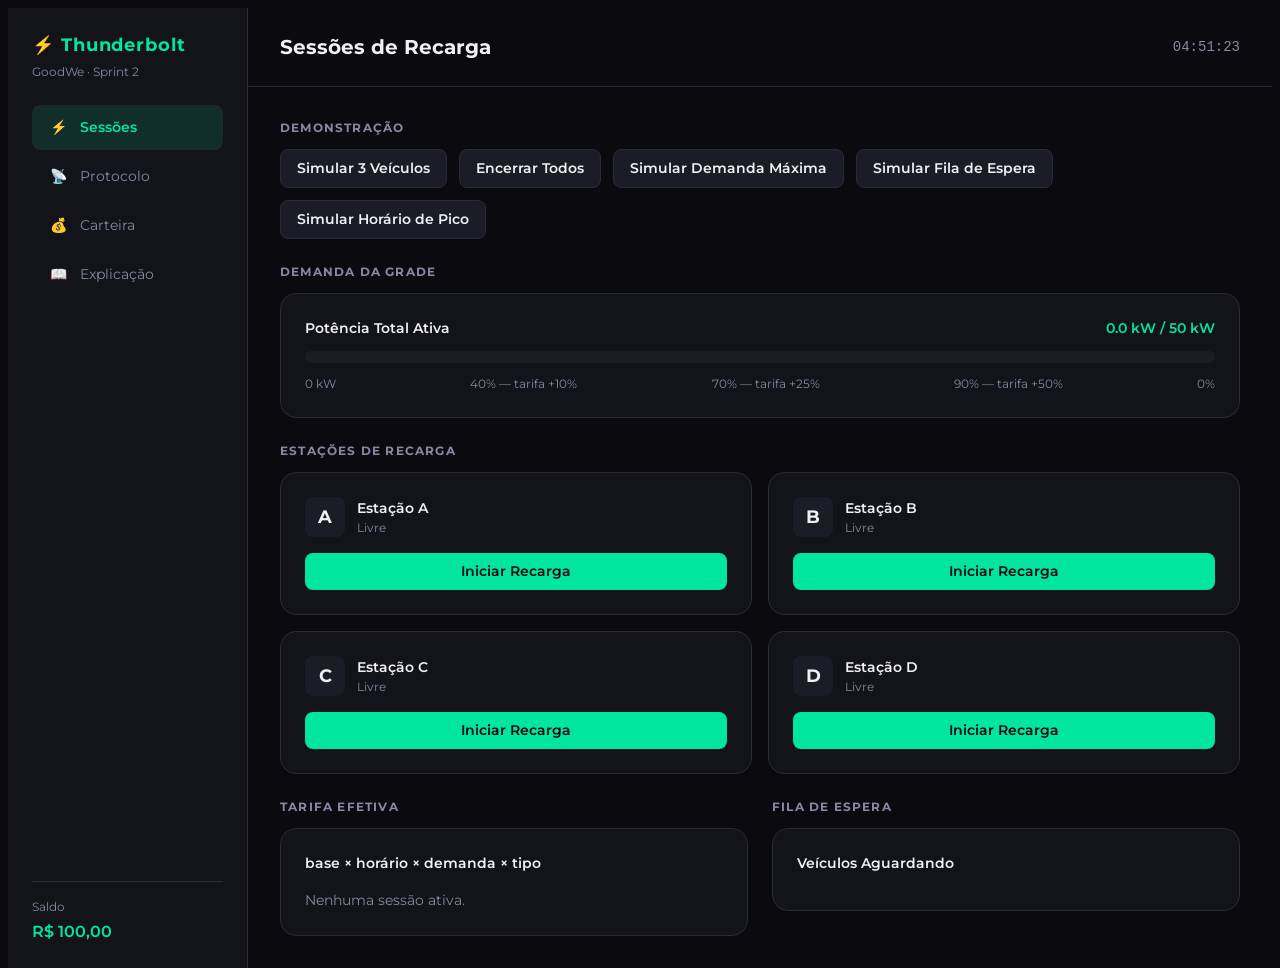
==== data-structures-and-algorithms/second-sprint/index.html @ 323328d9 "First commit" ====
<!DOCTYPE html>
<html lang="pt-BR">
<head>
  <meta charset="UTF-8">
  <meta name="viewport" content="width=device-width, initial-scale=1.0">
  <title>Thunderbolt · GoodWe — Sprint 2</title>
  <link rel="preconnect" href="https://fonts.googleapis.com">
  <link rel="preconnect" href="https://fonts.gstatic.com" crossorigin>
  <link href="https://fonts.googleapis.com/css2?family=Montserrat:wght@400;500;600;700&display=swap" rel="stylesheet">

  <!-- Base CSS -->
  <link rel="stylesheet" href="css/base/tokens.css">
  <link rel="stylesheet" href="css/base/reset.css">
  <link rel="stylesheet" href="css/base/animations.css">
  <link rel="stylesheet" href="css/base/buttons.css">
  <link rel="stylesheet" href="css/base/forms.css">

  <!-- Component CSS -->
  <link rel="stylesheet" href="components/sidebar/sidebar.css">
  <link rel="stylesheet" href="components/station-card/station-card.css">
  <link rel="stylesheet" href="components/demand-bar/demand-bar.css">
  <link rel="stylesheet" href="components/session-form/session-form.css">
  <link rel="stylesheet" href="components/tariff-breakdown/tariff-breakdown.css">
  <link rel="stylesheet" href="components/ocpp-log/ocpp-log.css">
  <link rel="stylesheet" href="components/modbus-table/modbus-table.css">
  <link rel="stylesheet" href="components/waiting-queue/waiting-queue.css">
  <link rel="stylesheet" href="components/wallet/wallet.css">
  <link rel="stylesheet" href="components/wallet/wallet-history.css">
  <link rel="stylesheet" href="components/explanation/explanation.css">
  <link rel="stylesheet" href="components/explanation/explanation-formula.css">
  <link rel="stylesheet" href="components/explanation/explanation-protocol.css">

  <style>
    .app-shell {
      display: flex;
      flex-direction: row;
      min-height: 100vh;
    }

    .main-content {
      display: flex;
      flex-direction: column;
      flex: 1;
      overflow-y: auto;
    }

    .main-header {
      display: flex;
      flex-direction: row;
      align-items: center;
      padding: var(--space-6) var(--space-8);
      border-bottom: 1px solid var(--color-border);
      gap: var(--space-4);
    }

    .main-header-title {
      font-size: var(--text-xl);
      font-weight: 700;
      flex: 1;
    }

    .main-header-time {
      font-size: var(--text-sm);
      color: var(--color-text-muted);
      font-family: monospace;
    }

    .section-content {
      display: flex;
      flex-direction: column;
      gap: var(--space-6);
      padding: var(--space-8);
      flex: 1;
    }

    .two-col {
      display: grid;
      grid-template-columns: 1fr 1fr;
      gap: var(--space-6);
      align-items: stretch;
    }

    .two-col > div {
      display: flex;
      flex-direction: column;
    }

    .three-col {
      display: grid;
      grid-template-columns: 1fr 1fr 1fr;
      gap: var(--space-6);
    }

    .section-label {
      font-size: var(--text-xs);
      font-weight: 700;
      letter-spacing: 0.1em;
      text-transform: uppercase;
      color: var(--color-text-muted);
    }

    .demo-controls {
      display: flex;
      flex-direction: row;
      gap: var(--space-3);
      flex-wrap: wrap;
    }
  </style>
</head>
<body>
  <div class="app-shell">

    <!-- Sidebar -->
    <aside class="sidebar">
      <div class="sidebar-brand">
        <span class="sidebar-brand-name">⚡ Thunderbolt</span>
        <span class="sidebar-brand-sub">GoodWe · Sprint 2</span>
      </div>

      <nav class="sidebar-nav">
        <a class="nav-item active" data-section="sessions" href="#">
          <span class="nav-item-icon">⚡</span>
          <span>Sessões</span>
        </a>
        <a class="nav-item" data-section="protocol" href="#">
          <span class="nav-item-icon">📡</span>
          <span>Protocolo</span>
        </a>
        <a class="nav-item" data-section="wallet" href="#">
          <span class="nav-item-icon">💰</span>
          <span>Carteira</span>
        </a>
        <a class="nav-item" data-section="explanation" href="#">
          <span class="nav-item-icon">📖</span>
          <span>Explicação</span>
        </a>
      </nav>

      <div class="sidebar-footer">
        <div class="sidebar-balance">
          <span class="sidebar-balance-label">Saldo</span>
          <span class="sidebar-balance-value" id="sidebar-balance">R$ 100,00</span>
        </div>
      </div>
    </aside>

    <!-- Main Content -->
    <div class="main-content">
      <header class="main-header">
        <span class="main-header-title" id="section-heading">Sessões de Recarga</span>
        <span class="main-header-time" id="clock">--:--:--</span>
      </header>

      <!-- Section: Sessões -->
      <div class="section active" id="section-sessions">
        <div class="section-content">

          <!-- Demo: simular veículos -->
          <div>
            <div class="section-label" style="padding-bottom: var(--space-3)">Demonstração</div>
            <div class="demo-controls">
              <button class="btn btn-secondary" onclick="demoStartAll()">Simular 3 Veículos</button>
              <button class="btn btn-secondary" onclick="demoStopAll()">Encerrar Todos</button>
              <button class="btn btn-secondary" onclick="demoMaxDemand()">Simular Demanda Máxima</button>
              <button class="btn btn-secondary" onclick="demoWaitingQueue()">Simular Fila de Espera</button>
              <button class="btn btn-secondary" id="btn-peak" onclick="demoTogglePeak()">Simular Horário de Pico</button>
            </div>
          </div>

          <!-- Demanda -->
          <div>
            <div class="section-label" style="padding-bottom: var(--space-3)">Demanda da Grade</div>
            <div class="demand-bar-widget">
              <div class="demand-bar-header">
                <span class="demand-bar-title">Potência Total Ativa</span>
                <span class="demand-bar-values" id="demand-bar-values">0 kW / 50 kW</span>
              </div>
              <div class="demand-bar-track">
                <div class="demand-bar-fill" id="demand-bar-fill" style="width:0%"></div>
              </div>
              <div class="demand-bar-legend">
                <span>0 kW</span>
                <span>40% — tarifa +10%</span>
                <span>70% — tarifa +25%</span>
                <span>90% — tarifa +50%</span>
                <span id="demand-bar-ratio">0%</span>
              </div>
            </div>
          </div>

          <!-- Grid de estações -->
          <div>
            <div class="section-label" style="padding-bottom: var(--space-3)">Estações de Recarga</div>
            <div class="stations-grid" id="stations-grid"></div>
          </div>

          <!-- Tarifa + Fila de Espera -->
          <div class="two-col">
            <div>
              <div class="section-label" style="padding-bottom: var(--space-3)">Tarifa Efetiva</div>
              <div class="tariff-breakdown-widget">
                <div class="tariff-breakdown-title">base × horário × demanda × tipo</div>
                <div id="tariff-breakdown-list"></div>
              </div>
            </div>
            <div>
              <div class="section-label" style="padding-bottom: var(--space-3)">Fila de Espera</div>
              <div class="waiting-queue-widget">
                <div class="waiting-queue-header">
                  <span class="waiting-queue-title">Veículos Aguardando</span>
                  <span class="queue-badge hidden" id="queue-badge">0</span>
                </div>
                <div class="waiting-queue-list" id="waiting-queue-list"></div>
              </div>
            </div>
          </div>

        </div>
      </div>

      <!-- Section: Protocolo -->
      <div class="section" id="section-protocol">
        <div class="section-content">
          <div class="two-col">
            <div>
              <div class="section-label" style="padding-bottom: var(--space-3)">Log OCPP</div>
              <div class="ocpp-log-widget">
                <div class="ocpp-log-header">
                  <span class="ocpp-log-title">Mensagens OCPP 1.6</span>
                  <span class="ocpp-log-count" id="ocpp-log-count">0 msgs</span>
                </div>
                <div class="ocpp-log-list" id="ocpp-log-list"></div>
              </div>
            </div>
            <div>
              <div class="section-label" style="padding-bottom: var(--space-3)">Registros MODBUS</div>
              <div class="modbus-table-widget">
                <div class="modbus-table-title">Holding Registers</div>
                <div class="modbus-table" id="modbus-table"></div>
              </div>
            </div>
          </div>
        </div>
      </div>

      <!-- Section: Carteira -->
      <div class="section" id="section-wallet">
        <div class="section-content">
          <div class="wallet-widget">
            <div class="wallet-balance-card">
              <span class="wallet-balance-label">Saldo disponível</span>
              <span class="wallet-balance-amount" id="wallet-balance">R$ 100,00</span>
              <div class="wallet-actions">
                <button class="btn btn-primary" id="btn-add-funds">+ Adicionar Saldo</button>
                <div class="wallet-add-form hidden" id="wallet-add-form">
                  <input class="form-input" id="wallet-add-amount" type="number" placeholder="Valor (R$)" min="1" step="10">
                  <button class="btn btn-primary" id="btn-confirm-add">Confirmar</button>
                  <button class="btn btn-secondary" id="btn-cancel-add">Cancelar</button>
                </div>
              </div>
            </div>

            <div class="wallet-history-card">
              <span class="wallet-history-title">Histórico de Transações</span>
              <div class="wallet-tx-list" id="wallet-tx-list"></div>
            </div>
          </div>
        </div>
      </div>

      <!-- Section: Explicação -->
      <div class="section" id="section-explanation">
        <div class="section-content">

          <div class="expl-grid">

            <!-- Bloco 1: O que é uma sessão -->
            <div class="expl-card">
              <div class="expl-card-icon">⚡</div>
              <div class="expl-card-title">O que é uma Sessão de Recarga</div>
              <div class="expl-card-body">
                <p class="expl-p">Uma sessão representa o ciclo completo de recarga de um veículo elétrico em uma estação. Ela registra potência alocada, energia entregue, custo e duração.</p>
                <div class="expl-fields">
                  <div class="expl-field"><span class="expl-field-key">Estação</span><span class="expl-field-val">A, B, C ou D</span></div>
                  <div class="expl-field"><span class="expl-field-key">Veículo</span><span class="expl-field-val">ID + capacidade da bateria (kWh)</span></div>
                  <div class="expl-field"><span class="expl-field-key">Plano</span><span class="expl-field-val">Básico 3,7 kW / Plus 7,4 kW / Ultra 22 kW</span></div>
                  <div class="expl-field"><span class="expl-field-key">Status</span><span class="expl-field-val">charging → done (ou queued)</span></div>
                  <div class="expl-field"><span class="expl-field-key">Estrutura DSA</span><span class="expl-field-val">Map&lt;stationId, SessionObject&gt;</span></div>
                </div>
              </div>
            </div>

            <!-- Bloco 2: Controle de demanda -->
            <div class="expl-card">
              <div class="expl-card-icon">🔋</div>
              <div class="expl-card-title">Controle de Demanda e Throttling</div>
              <div class="expl-card-body">
                <p class="expl-p">A grade suporta no máximo <strong>50 kW</strong>. Quando a soma das potências ultrapassa esse limite, todas as sessões são proporcionalmente reduzidas (throttling).</p>
                <div class="expl-demand-example">
                  <div class="expl-demand-row">
                    <span class="expl-demand-label">4 × Ultra (22 kW) = 88 kW solicitados</span>
                    <span class="expl-demand-badge over">Excede</span>
                  </div>
                  <div class="expl-bar-track">
                    <div class="expl-bar-fill danger" style="width:100%"></div>
                  </div>
                  <div class="expl-demand-row">
                    <span class="expl-demand-label">Fator: 50 / 88 = 0,568 → cada estação recebe 12,5 kW</span>
                    <span class="expl-demand-badge ok">Throttled</span>
                  </div>
                  <div class="expl-bar-track">
                    <div class="expl-bar-fill ok" style="width:57%"></div>
                  </div>
                </div>
                <div class="expl-fields" style="padding-top:var(--space-3)">
                  <div class="expl-field"><span class="expl-field-key">Estrutura DSA</span><span class="expl-field-val">Queue (FIFO) para fila de espera</span></div>
                  <div class="expl-field"><span class="expl-field-key">Algoritmo</span><span class="expl-field-val">Distribuição proporcional</span></div>
                </div>
              </div>
            </div>

            <!-- Bloco 3: Tarifação -->
            <div class="expl-card expl-card--wide">
              <div class="expl-card-icon">💰</div>
              <div class="expl-card-title">Como a Tarifa é Calculada</div>
              <div class="expl-card-body">
                <p class="expl-p">O preço efetivo por kWh combina quatro fatores multiplicativos. Exemplo com Plano Plus, horário de pico, demanda alta (75%) e usuário Premium:</p>
                <div class="expl-formula">
                  <div class="expl-factor">
                    <span class="expl-factor-val">R$ 1,10</span>
                    <span class="expl-factor-lbl">base (Plus)</span>
                  </div>
                  <span class="expl-sep">×</span>
                  <div class="expl-factor">
                    <span class="expl-factor-val">1,30</span>
                    <span class="expl-factor-lbl">pico (18–22h)</span>
                  </div>
                  <span class="expl-sep">×</span>
                  <div class="expl-factor">
                    <span class="expl-factor-val">1,25</span>
                    <span class="expl-factor-lbl">demanda 75%</span>
                  </div>
                  <span class="expl-sep">×</span>
                  <div class="expl-factor">
                    <span class="expl-factor-val">0,85</span>
                    <span class="expl-factor-lbl">premium −15%</span>
                  </div>
                  <span class="expl-sep">=</span>
                  <div class="expl-factor expl-factor--result">
                    <span class="expl-factor-val">R$ 1,52</span>
                    <span class="expl-factor-lbl">efetivo /kWh</span>
                  </div>
                </div>
                <div class="expl-tariff-table">
                  <div class="expl-tariff-row header">
                    <span>Faixa</span><span>Horário</span><span>Multiplicador</span>
                  </div>
                  <div class="expl-tariff-row"><span>Madrugada</span><span>00h–06h</span><span class="accent">× 0,70</span></div>
                  <div class="expl-tariff-row"><span>Diurno</span><span>06h–18h</span><span>× 1,00</span></div>
                  <div class="expl-tariff-row"><span>Pico</span><span>18h–22h</span><span class="warn">× 1,30</span></div>
                </div>
                <div class="expl-fields" style="padding-top:var(--space-3)">
                  <div class="expl-field"><span class="expl-field-key">Estrutura DSA</span><span class="expl-field-val">Lookup table (array de regras com busca linear)</span></div>
                </div>
              </div>
            </div>

            <!-- Bloco 4: OCPP e MODBUS -->
            <div class="expl-card expl-card--wide">
              <div class="expl-card-icon">📡</div>
              <div class="expl-card-title">Protocolos OCPP 1.6 e MODBUS</div>
              <div class="expl-card-body">
                <div class="expl-two-col">
                  <div>
                    <div class="expl-proto-label">OCPP 1.6 — mensagens JSON em array</div>
                    <p class="expl-p">Cada mensagem é um frame <code>[tipo, id, ação, payload]</code>. Tipo 2 = Call (envio), Tipo 3 = CallResult (resposta).</p>
                    <div class="expl-code">
                      <div class="expl-code-line send">→ [2, "msg_001", "StartTransaction",</div>
                      <div class="expl-code-line send">&nbsp;&nbsp;{"connectorId":"A","idTag":"usr_1","meterStart":0}]</div>
                      <div class="expl-code-line recv">← [3, "msg_001",</div>
                      <div class="expl-code-line recv">&nbsp;&nbsp;{"transactionId":4521,"idTagInfo":{"status":"Accepted"}}]</div>
                    </div>
                    <div class="expl-fields" style="padding-top:var(--space-3)">
                      <div class="expl-field"><span class="expl-field-key">Estrutura DSA</span><span class="expl-field-val">Queue (fila de frames pendentes)</span></div>
                    </div>
                  </div>
                  <div>
                    <div class="expl-proto-label">MODBUS — Holding Registers</div>
                    <p class="expl-p">Registros de 16 bits endereçados por código. O valor bruto é multiplicado pelo fator de escala para obter a grandeza física.</p>
                    <div class="expl-modbus-table">
                      <div class="expl-modbus-row header">
                        <span>Addr</span><span>Grandeza</span><span>Raw</span><span>Real</span>
                      </div>
                      <div class="expl-modbus-row">
                        <span class="mono">0x0001</span><span>Tensão</span><span class="mono">2239</span><span class="accent">223,9 V</span>
                      </div>
                      <div class="expl-modbus-row">
                        <span class="mono">0x0002</span><span>Corrente</span><span class="mono">336</span><span class="accent">33,6 A</span>
                      </div>
                      <div class="expl-modbus-row">
                        <span class="mono">0x0003</span><span>Potência</span><span class="mono">7400</span><span class="accent">7400 W</span>
                      </div>
                      <div class="expl-modbus-row">
                        <span class="mono">0x0005</span><span>Temperatura</span><span class="mono">421</span><span class="accent">42,1 °C</span>
                      </div>
                    </div>
                    <div class="expl-fields" style="padding-top:var(--space-3)">
                      <div class="expl-field"><span class="expl-field-key">Estrutura DSA</span><span class="expl-field-val">Objeto registro com endereço, fator, unidade</span></div>
                    </div>
                  </div>
                </div>
              </div>
            </div>

          </div>
        </div>
      </div>

    </div>
  </div>

  <!-- Modal: Configuração de Sessão -->
  <div class="modal-backdrop" id="session-modal">
    <div class="modal">
      <div>
        <div class="modal-title">Iniciar Recarga</div>
        <div class="modal-subtitle" id="session-modal-title">Estação —</div>
      </div>
      <div class="form-group">
        <label class="form-label">ID do Veículo</label>
        <input class="form-input" id="sf-vehicle-id" type="text" placeholder="ex: VH-01">
      </div>
      <div class="form-row">
        <div class="form-group">
          <label class="form-label">Tipo de Usuário</label>
          <select class="form-select" id="sf-user-type">
            <option value="standard">Padrão</option>
            <option value="premium">Premium (−15%)</option>
          </select>
        </div>
        <div class="form-group">
          <label class="form-label">Plano</label>
          <select class="form-select" id="sf-plan"></select>
        </div>
      </div>
      <div class="form-row">
        <div class="form-group">
          <label class="form-label">Capacidade (kWh)</label>
          <input class="form-input" id="sf-capacity" type="number" value="75" min="10" max="200">
        </div>
        <div class="form-group">
          <label class="form-label">
            Carga Inicial
            <span id="sf-initial-value" style="color:var(--color-accent);margin-left:var(--space-2)">20%</span>
          </label>
          <input class="form-input" id="sf-initial" type="range" min="0" max="95" value="20">
        </div>
      </div>
      <div class="form-error" id="session-form-error"></div>
      <div class="modal-actions">
        <button class="btn btn-primary" id="btn-session-confirm">Iniciar</button>
        <button class="btn btn-secondary" id="btn-session-cancel">Cancelar</button>
      </div>
    </div>
  </div>

  <!-- Core JS -->
  <script src="js/core/constants.js"></script>
  <script src="js/core/helpers.js"></script>
  <script src="js/core/queue.js"></script>
  <script src="js/core/tariff.js"></script>
  <script src="js/core/ocpp.js"></script>
  <script src="js/core/modbus.js"></script>
  <script src="js/core/session-manager.js"></script>
  <script src="js/core/session-ops.js"></script>
  <script src="js/core/state.js"></script>

  <!-- Component JS -->
  <script src="components/sidebar/sidebar.js"></script>
  <script src="components/station-card/station-card-build.js"></script>
  <script src="components/station-card/station-card.js"></script>
  <script src="components/demand-bar/demand-bar.js"></script>
  <script src="components/session-form/session-form.js"></script>
  <script src="components/tariff-breakdown/tariff-breakdown-build.js"></script>
  <script src="components/tariff-breakdown/tariff-breakdown.js"></script>
  <script src="components/ocpp-log/ocpp-log.js"></script>
  <script src="components/modbus-table/modbus-table.js"></script>
  <script src="components/waiting-queue/waiting-queue.js"></script>
  <script src="components/wallet/wallet.js"></script>
  <script src="components/explanation/explanation.js"></script>

  <script>
    function renderAll() {
      renderStationCards();
      renderDemandBar();
      renderTariffBreakdown();
      renderWaitingQueue();
      renderModbusTable();
      renderWallet();
      // renderOcppLog is driven by ocppBus._log() on each new message
    }

    // Demo: start 3 vehicles
    function demoStartAll() {
      const demos = [
        { stationId: "A", vehicleId: "VH-01", userId: "user_demo1", userType: "premium",  planId: "ultra",  batteryCapacity: 75,  initialPct: 10 },
        { stationId: "B", vehicleId: "VH-02", userId: "user_demo2", userType: "standard", planId: "plus",   batteryCapacity: 60,  initialPct: 30 },
        { stationId: "C", vehicleId: "VH-03", userId: "user_demo3", userType: "standard", planId: "basic",  batteryCapacity: 40,  initialPct: 55 },
      ];
      demos.forEach(cfg => {
        if (!activeSessions.has(cfg.stationId)) startSession(cfg.stationId, cfg);
      });
      renderAll();
    }

    function demoStopAll() {
      STATION_IDS.forEach(id => { if (activeSessions.has(id)) stopSession(id); });
      tickMultiplier = 1;
      renderAll();
    }

    function demoMaxDemand() {
      const configs = [
        { stationId: "A", vehicleId: "VH-MAX1", userId: "user_m1", userType: "standard", planId: "ultra", batteryCapacity: 100, initialPct: 0 },
        { stationId: "B", vehicleId: "VH-MAX2", userId: "user_m2", userType: "standard", planId: "ultra", batteryCapacity: 100, initialPct: 0 },
        { stationId: "C", vehicleId: "VH-MAX3", userId: "user_m3", userType: "standard", planId: "ultra", batteryCapacity: 100, initialPct: 0 },
        { stationId: "D", vehicleId: "VH-MAX4", userId: "user_m4", userType: "standard", planId: "ultra", batteryCapacity: 100, initialPct: 0 },
      ];
      configs.forEach(cfg => { if (!activeSessions.has(cfg.stationId)) startSession(cfg.stationId, cfg); });
      renderAll();
    }

    function demoTogglePeak() {
      simulatedHour = simulatedHour === null ? 20 : null;
      const btn = document.getElementById("btn-peak");
      if (btn) btn.textContent = simulatedHour !== null ? "⚡ Pico ATIVO (20h) — desativar" : "Simular Horário de Pico";
      renderAll();
    }

    function demoWaitingQueue() {
      const configs = [
        { stationId: "A", vehicleId: "VH-Q1", userId: "user_q1", userType: "premium",  planId: "plus",  batteryCapacity: 50, initialPct: 40 },
        { stationId: "B", vehicleId: "VH-Q2", userId: "user_q2", userType: "standard", planId: "basic", batteryCapacity: 40, initialPct: 50 },
        { stationId: "C", vehicleId: "VH-Q3", userId: "user_q3", userType: "standard", planId: "plus",  batteryCapacity: 60, initialPct: 60 },
        { stationId: "D", vehicleId: "VH-Q4", userId: "user_q4", userType: "premium",  planId: "ultra", batteryCapacity: 30, initialPct: 70 },
      ];
      configs.forEach(cfg => { if (!activeSessions.has(cfg.stationId)) startSession(cfg.stationId, cfg); });
      if (!waitingQueue.items.find(i => i.vehicleId === "VH-Q5")) {
        waitingQueue.enqueue({ vehicleId: "VH-Q5", userId: "user_q5", userType: "standard", planId: "basic", batteryCapacity: 45, initialPct: 30 });
      }
      tickMultiplier = 5;
      renderAll();
    }

    // Clock
    function updateClock() {
      const el = document.getElementById("clock");
      if (el) el.textContent = formatTime(new Date());
    }

    // Section heading update
    const sectionHeadings = {
      sessions:    "Sessões de Recarga",
      protocol:    "Protocolo OCPP / MODBUS",
      wallet:      "Carteira",
      explanation: "Explicação — Conceitos e Estruturas de Dados",
    };

    document.querySelectorAll(".nav-item").forEach(item => {
      item.addEventListener("click", () => {
        const heading = document.getElementById("section-heading");
        if (heading) heading.textContent = sectionHeadings[item.dataset.section] || "";
      });
    });

    // Init
    initSidebar();
    initSessionForm();
    initWallet();
    renderAll();
    updateClock();
    setInterval(updateClock, 1000);
  </script>
</body>
</html>
---- data-structures-and-algorithms/second-sprint/css/base/tokens.css ----
:root {
  --space-1:  0.25rem;
  --space-2:  0.5rem;
  --space-3:  0.75rem;
  --space-4:  1rem;
  --space-6:  1.5rem;
  --space-8:  2rem;
  --space-12: 3rem;
  --space-16: 4rem;

  --text-xs:   0.75em;
  --text-sm:   0.875em;
  --text-base: 1em;
  --text-lg:   1.125em;
  --text-xl:   1.25em;
  --text-2xl:  1.5em;
  --text-3xl:  2em;
  --text-4xl:  2.5em;

  --radius-sm:   0.25rem;
  --radius-md:   0.5rem;
  --radius-lg:   1rem;
  --radius-full: 9999rem;

  --color-bg:         #0a0a0f;
  --color-surface:    #13131a;
  --color-surface-2:  #1c1c26;
  --color-border:     #2a2a38;
  --color-accent:     #00e5a0;
  --color-accent-dim: #00e5a020;
  --color-text:       #f0f0f5;
  --color-text-muted: #8888a0;
  --color-warning:    #f5a623;
  --color-danger:     #ff4d6d;
  --color-success:    #00e5a0;

  --sidebar-w: 15rem;
}
---- data-structures-and-algorithms/second-sprint/css/base/animations.css ----
@keyframes fadeIn {
  from { opacity: 0; transform: translateY(0.5rem); }
  to   { opacity: 1; transform: translateY(0); }
}

@keyframes pulse {
  0%, 100% { opacity: 1; }
  50%       { opacity: 0.5; }
}

@keyframes slideIn {
  from { opacity: 0; transform: translateX(-0.5rem); }
  to   { opacity: 1; transform: translateX(0); }
}

@keyframes logEntry {
  from { opacity: 0; background: var(--color-accent-dim); }
  to   { opacity: 1; background: transparent; }
}

.section {
  display: none;
  animation: fadeIn 0.2s ease;
}

.section.active {
  display: flex;
  flex-direction: column;
}
---- data-structures-and-algorithms/second-sprint/css/base/buttons.css ----
.btn {
  display: flex;
  align-items: center;
  justify-content: center;
  padding: var(--space-2) var(--space-4);
  border-radius: var(--radius-md);
  font-size: var(--text-sm);
  font-weight: 600;
  transition: opacity 0.15s;
}

.btn:hover { opacity: 0.85; }

.btn-primary {
  background: var(--color-accent);
  color: var(--color-bg);
  flex: 1;
}

.btn-danger {
  background: var(--color-danger);
  color: var(--color-text);
  flex: 1;
}

.btn-secondary {
  background: var(--color-surface-2);
  color: var(--color-text);
  border: 1px solid var(--color-border);
}
---- data-structures-and-algorithms/second-sprint/css/base/forms.css ----
.form-group {
  display: flex;
  flex-direction: column;
  gap: var(--space-2);
}

.form-label {
  font-size: var(--text-sm);
  font-weight: 600;
  color: var(--color-text-muted);
}

.form-input {
  padding: var(--space-3) var(--space-4);
  background: var(--color-surface-2);
  border: 1px solid var(--color-border);
  border-radius: var(--radius-md);
  font-size: var(--text-sm);
  color: var(--color-text);
  transition: border-color 0.15s;
}

.form-input:focus {
  border-color: var(--color-accent);
}

.form-select {
  padding: var(--space-3) var(--space-4);
  background: var(--color-surface-2);
  border: 1px solid var(--color-border);
  border-radius: var(--radius-md);
  font-size: var(--text-sm);
  color: var(--color-text);
}

.form-select option {
  background: var(--color-surface);
}

.form-row {
  display: flex;
  flex-direction: row;
  gap: var(--space-3);
}

.form-row .form-group {
  flex: 1;
}

.form-error {
  font-size: var(--text-xs);
  color: var(--color-danger);
}

.hidden {
  display: none !important;
}
---- data-structures-and-algorithms/second-sprint/components/sidebar/sidebar.css ----
.sidebar {
  display: flex;
  flex-direction: column;
  width: var(--sidebar-w);
  min-height: 100vh;
  background: var(--color-surface);
  border-right: 1px solid var(--color-border);
  padding: var(--space-6);
  gap: var(--space-6);
  flex-shrink: 0;
}

.sidebar-brand {
  display: flex;
  flex-direction: column;
  gap: var(--space-1);
}

.sidebar-brand-name {
  font-size: var(--text-lg);
  font-weight: 700;
  color: var(--color-accent);
  letter-spacing: 0.05em;
}

.sidebar-brand-sub {
  font-size: var(--text-xs);
  color: var(--color-text-muted);
}

.sidebar-nav {
  display: flex;
  flex-direction: column;
  gap: var(--space-1);
  flex: 1;
}

.nav-item {
  display: flex;
  flex-direction: row;
  align-items: center;
  gap: var(--space-3);
  padding: var(--space-3) var(--space-4);
  border-radius: var(--radius-md);
  font-size: var(--text-sm);
  color: var(--color-text-muted);
  cursor: pointer;
  transition: background 0.15s, color 0.15s;
}

.nav-item:hover {
  background: var(--color-surface-2);
  color: var(--color-text);
}

.nav-item.active {
  background: var(--color-accent-dim);
  color: var(--color-accent);
  font-weight: 600;
}

.nav-item-icon {
  font-size: var(--text-base);
  width: 1.25rem;
  text-align: center;
}

.sidebar-footer {
  display: flex;
  flex-direction: column;
  gap: var(--space-2);
  padding-top: var(--space-4);
  border-top: 1px solid var(--color-border);
}

.sidebar-balance {
  display: flex;
  flex-direction: column;
  gap: var(--space-1);
}

.sidebar-balance-label {
  font-size: var(--text-xs);
  color: var(--color-text-muted);
}

.sidebar-balance-value {
  font-size: var(--text-base);
  font-weight: 600;
  color: var(--color-accent);
}
---- data-structures-and-algorithms/second-sprint/components/station-card/station-card.css ----
.stations-grid {
  display: grid;
  grid-template-columns: repeat(2, 1fr);
  gap: var(--space-4);
}

.station-card {
  display: flex;
  flex-direction: column;
  gap: var(--space-4);
  padding: var(--space-6);
  background: var(--color-surface);
  border: 1px solid var(--color-border);
  border-radius: var(--radius-lg);
  transition: border-color 0.2s;
}

.station-card.charging { border-color: var(--color-accent); }
.station-card.queued   { border-color: var(--color-warning); }

.station-card-header {
  display: flex;
  flex-direction: row;
  align-items: center;
  gap: var(--space-3);
}

.station-id {
  display: flex;
  align-items: center;
  justify-content: center;
  width: 2.5rem;
  height: 2.5rem;
  border-radius: var(--radius-md);
  background: var(--color-surface-2);
  font-size: var(--text-lg);
  font-weight: 700;
  color: var(--color-text);
}

.station-card.charging .station-id {
  background: var(--color-accent-dim);
  color: var(--color-accent);
}

.station-card-title {
  display: flex;
  flex-direction: column;
  flex: 1;
}

.station-name   { font-size: var(--text-sm); font-weight: 600; }

.station-status-badge { font-size: var(--text-xs); color: var(--color-text-muted); }
.station-card.charging .station-status-badge { color: var(--color-accent); }
.station-card.queued   .station-status-badge { color: var(--color-warning); }

.station-card-body {
  display: flex;
  flex-direction: column;
  gap: var(--space-3);
}

.station-stat-row {
  display: flex;
  flex-direction: row;
  justify-content: space-between;
  font-size: var(--text-xs);
}

.station-stat-label { color: var(--color-text-muted); }
.station-stat-value { font-weight: 600; }

.station-battery-bar-track {
  background: var(--color-surface-2);
  border-radius: var(--radius-full);
  height: 0.375rem;
  overflow: hidden;
}

.station-battery-bar-fill {
  height: 100%;
  border-radius: var(--radius-full);
  background: var(--color-accent);
  transition: width 0.5s ease;
}

.station-card-actions {
  display: flex;
  flex-direction: row;
  gap: var(--space-2);
}
---- data-structures-and-algorithms/second-sprint/components/demand-bar/demand-bar.css ----
.demand-bar-widget {
  display: flex;
  flex-direction: column;
  gap: var(--space-3);
  padding: var(--space-6);
  background: var(--color-surface);
  border: 1px solid var(--color-border);
  border-radius: var(--radius-lg);
}

.demand-bar-header {
  display: flex;
  flex-direction: row;
  justify-content: space-between;
  align-items: center;
}

.demand-bar-title {
  font-size: var(--text-sm);
  font-weight: 600;
}

.demand-bar-values {
  font-size: var(--text-sm);
  font-weight: 600;
  color: var(--color-accent);
}

.demand-bar-track {
  background: var(--color-surface-2);
  border-radius: var(--radius-full);
  height: 0.75rem;
  overflow: hidden;
}

.demand-bar-fill {
  height: 100%;
  border-radius: var(--radius-full);
  background: var(--color-accent);
  transition: width 0.5s ease, background 0.3s;
}

.demand-bar-fill.warning {
  background: var(--color-warning);
}

.demand-bar-fill.danger {
  background: var(--color-danger);
}

.demand-bar-legend {
  display: flex;
  flex-direction: row;
  justify-content: space-between;
  font-size: var(--text-xs);
  color: var(--color-text-muted);
}

.demand-threshold-label {
  display: flex;
  flex-direction: column;
  align-items: center;
}
---- data-structures-and-algorithms/second-sprint/components/session-form/session-form.css ----
.modal-backdrop {
  display: none;
  position: fixed;
  inset: 0;
  background: rgba(0,0,0,0.7);
  align-items: center;
  justify-content: center;
  z-index: 100;
}

.modal-backdrop.open {
  display: flex;
}

.modal {
  display: flex;
  flex-direction: column;
  gap: var(--space-6);
  padding: var(--space-8);
  background: var(--color-surface);
  border: 1px solid var(--color-border);
  border-radius: var(--radius-lg);
  width: 28rem;
  animation: fadeIn 0.2s ease;
}

.modal-title {
  font-size: var(--text-xl);
  font-weight: 700;
}

.modal-subtitle {
  font-size: var(--text-sm);
  color: var(--color-text-muted);
}

.modal-actions {
  display: flex;
  flex-direction: row;
  gap: var(--space-3);
}
---- data-structures-and-algorithms/second-sprint/components/tariff-breakdown/tariff-breakdown.css ----
.tariff-breakdown-widget {
  display: flex;
  flex-direction: column;
  gap: var(--space-4);
  padding: var(--space-6);
  background: var(--color-surface);
  border: 1px solid var(--color-border);
  border-radius: var(--radius-lg);
}

.tariff-breakdown-title {
  font-size: var(--text-sm);
  font-weight: 600;
}

.tariff-empty {
  font-size: var(--text-sm);
  color: var(--color-text-muted);
}

.tariff-session-block {
  display: flex;
  flex-direction: column;
  gap: var(--space-2);
  padding: var(--space-3);
  background: var(--color-surface-2);
  border-radius: var(--radius-md);
  animation: fadeIn 0.2s ease;
}

.tariff-session-id {
  font-size: var(--text-xs);
  font-weight: 600;
  color: var(--color-accent);
}

.tariff-formula {
  display: flex;
  flex-direction: row;
  align-items: center;
  flex-wrap: wrap;
  gap: var(--space-1);
  font-size: var(--text-xs);
}

.tariff-factor {
  display: flex;
  flex-direction: column;
  align-items: center;
  gap: 0.125rem;
}

.tariff-factor-value {
  font-weight: 700;
  color: var(--color-text);
}

.tariff-factor-label {
  color: var(--color-text-muted);
}

.tariff-sep {
  color: var(--color-text-muted);
  font-weight: 600;
}

.tariff-effective {
  display: flex;
  flex-direction: row;
  justify-content: space-between;
  font-size: var(--text-xs);
  padding-top: var(--space-1);
  border-top: 1px solid var(--color-border);
}

.tariff-effective-label {
  color: var(--color-text-muted);
}

.tariff-effective-value {
  font-weight: 700;
  color: var(--color-accent);
}

#tariff-breakdown-list {
  display: flex;
  flex-direction: column;
  gap: var(--space-3);
  max-height: 20rem;
  overflow-y: auto;
}
---- data-structures-and-algorithms/second-sprint/components/ocpp-log/ocpp-log.css ----
.ocpp-log-widget {
  display: flex;
  flex-direction: column;
  gap: var(--space-3);
  padding: var(--space-6);
  background: var(--color-surface);
  border: 1px solid var(--color-border);
  border-radius: var(--radius-lg);
  flex: 1;
}

.ocpp-log-header {
  display: flex;
  flex-direction: row;
  justify-content: space-between;
  align-items: center;
}

.ocpp-log-title {
  font-size: var(--text-sm);
  font-weight: 600;
}

.ocpp-log-count {
  font-size: var(--text-xs);
  color: var(--color-text-muted);
}

.ocpp-log-list {
  display: flex;
  flex-direction: column;
  gap: var(--space-1);
  flex: 1;
  min-height: 0;
  overflow-y: auto;
}

.ocpp-log-entry {
  display: flex;
  flex-direction: column;
  gap: 0.125rem;
  padding: var(--space-2) var(--space-3);
  border-radius: var(--radius-sm);
  font-size: var(--text-xs);
  animation: logEntry 0.3s ease;
  border-left: 2px solid transparent;
}

.ocpp-log-entry.send {
  border-left-color: var(--color-accent);
}

.ocpp-log-entry.recv {
  border-left-color: var(--color-text-muted);
}

.ocpp-log-meta {
  display: flex;
  flex-direction: row;
  gap: var(--space-2);
}

.ocpp-log-dir {
  font-weight: 700;
}

.ocpp-log-entry.send .ocpp-log-dir {
  color: var(--color-accent);
}

.ocpp-log-entry.recv .ocpp-log-dir {
  color: var(--color-text-muted);
}

.ocpp-log-action {
  font-weight: 600;
}

.ocpp-log-ts {
  color: var(--color-text-muted);
  margin-left: auto;
}

.ocpp-log-payload {
  color: var(--color-text-muted);
  font-family: monospace;
  white-space: nowrap;
  overflow: hidden;
  text-overflow: ellipsis;
}
---- data-structures-and-algorithms/second-sprint/components/modbus-table/modbus-table.css ----
.modbus-table-widget {
  display: flex;
  flex-direction: column;
  gap: var(--space-3);
  padding: var(--space-6);
  background: var(--color-surface);
  border: 1px solid var(--color-border);
  border-radius: var(--radius-lg);
  flex: 1;
}

.modbus-table-title {
  font-size: var(--text-sm);
  font-weight: 600;
}

.modbus-table {
  display: flex;
  flex-direction: column;
  gap: var(--space-1);
}

.modbus-row {
  display: flex;
  flex-direction: row;
  align-items: center;
  gap: var(--space-3);
  padding: var(--space-2) var(--space-3);
  border-radius: var(--radius-sm);
  font-size: var(--text-xs);
}

.modbus-row:nth-child(even) {
  background: var(--color-surface-2);
}

.modbus-addr {
  color: var(--color-text-muted);
  font-family: monospace;
  width: 3.5rem;
  flex-shrink: 0;
}

.modbus-label {
  flex: 1;
  color: var(--color-text);
}

.modbus-value {
  font-weight: 700;
  color: var(--color-accent);
  font-family: monospace;
  width: 5rem;
  text-align: right;
  flex-shrink: 0;
}

.modbus-raw {
  color: var(--color-text-muted);
  font-family: monospace;
  width: 4rem;
  text-align: right;
  flex-shrink: 0;
}
---- data-structures-and-algorithms/second-sprint/components/waiting-queue/waiting-queue.css ----
.waiting-queue-widget {
  display: flex;
  flex-direction: column;
  gap: var(--space-3);
  padding: var(--space-6);
  background: var(--color-surface);
  border: 1px solid var(--color-border);
  border-radius: var(--radius-lg);
}

.waiting-queue-header {
  display: flex;
  flex-direction: row;
  align-items: center;
  gap: var(--space-3);
}

.waiting-queue-title {
  font-size: var(--text-sm);
  font-weight: 600;
}

.queue-badge {
  display: flex;
  align-items: center;
  justify-content: center;
  padding: var(--space-1) var(--space-2);
  border-radius: var(--radius-full);
  background: var(--color-warning);
  color: var(--color-bg);
  font-size: var(--text-xs);
  font-weight: 700;
  min-width: 1.5rem;
}

.waiting-queue-list {
  display: flex;
  flex-direction: column;
  gap: var(--space-2);
}

.queue-item {
  display: flex;
  flex-direction: row;
  align-items: center;
  gap: var(--space-3);
  padding: var(--space-3) var(--space-4);
  background: var(--color-surface-2);
  border-radius: var(--radius-md);
  font-size: var(--text-xs);
  animation: slideIn 0.2s ease;
}

.queue-position {
  font-weight: 700;
  color: var(--color-warning);
  width: 1.5rem;
  flex-shrink: 0;
}

.queue-vehicle {
  font-weight: 600;
  flex: 1;
}

.queue-plan {
  color: var(--color-text-muted);
}

.waiting-queue-empty {
  font-size: var(--text-sm);
  color: var(--color-text-muted);
}
---- data-structures-and-algorithms/second-sprint/components/wallet/wallet.css ----
.wallet-widget {
  display: flex;
  flex-direction: column;
  gap: var(--space-6);
}

.wallet-balance-card {
  display: flex;
  flex-direction: column;
  gap: var(--space-3);
  padding: var(--space-8);
  background: var(--color-surface);
  border: 1px solid var(--color-border);
  border-radius: var(--radius-lg);
}

.wallet-balance-label {
  font-size: var(--text-sm);
  color: var(--color-text-muted);
}

.wallet-balance-amount {
  font-size: var(--text-4xl);
  font-weight: 700;
  color: var(--color-accent);
}

.wallet-actions {
  display: flex;
  flex-direction: row;
  gap: var(--space-3);
}

.wallet-add-form {
  display: flex;
  flex-direction: row;
  gap: var(--space-3);
  align-items: center;
}
---- data-structures-and-algorithms/second-sprint/components/wallet/wallet-history.css ----
.wallet-history-card {
  display: flex;
  flex-direction: column;
  gap: var(--space-4);
  padding: var(--space-6);
  background: var(--color-surface);
  border: 1px solid var(--color-border);
  border-radius: var(--radius-lg);
}

.wallet-history-title {
  font-size: var(--text-sm);
  font-weight: 600;
}

.wallet-tx-list {
  display: flex;
  flex-direction: column;
  gap: var(--space-2);
}

.wallet-tx-item {
  display: flex;
  flex-direction: row;
  align-items: center;
  gap: var(--space-3);
  padding: var(--space-3) var(--space-4);
  background: var(--color-surface-2);
  border-radius: var(--radius-md);
  font-size: var(--text-sm);
}

.wallet-tx-details {
  display: flex;
  flex-direction: column;
  gap: var(--space-1);
  flex: 1;
}

.wallet-tx-label { font-weight: 600; }

.wallet-tx-date {
  font-size: var(--text-xs);
  color: var(--color-text-muted);
}

.wallet-tx-amount { font-weight: 700; }
.wallet-tx-amount.debit  { color: var(--color-danger); }
.wallet-tx-amount.credit { color: var(--color-accent); }

.wallet-empty {
  font-size: var(--text-sm);
  color: var(--color-text-muted);
}
---- data-structures-and-algorithms/second-sprint/components/explanation/explanation.css ----
.expl-grid {
  display: grid;
  grid-template-columns: 1fr 1fr;
  gap: var(--space-6);
}

.expl-card {
  display: flex;
  flex-direction: column;
  gap: var(--space-4);
  padding: var(--space-6);
  background: var(--color-surface);
  border: 1px solid var(--color-border);
  border-radius: var(--radius-lg);
}

.expl-card--wide { grid-column: span 2; }

.expl-card-icon  { font-size: var(--text-2xl); }

.expl-card-title {
  font-size: var(--text-lg);
  font-weight: 700;
}

.expl-card-body {
  display: flex;
  flex-direction: column;
  gap: var(--space-4);
}

.expl-p {
  font-size: var(--text-sm);
  color: var(--color-text-muted);
  line-height: 1.6;
}

.expl-fields {
  display: flex;
  flex-direction: column;
  gap: var(--space-2);
}

.expl-field {
  display: flex;
  flex-direction: row;
  gap: var(--space-3);
  font-size: var(--text-xs);
}

.expl-field-key {
  color: var(--color-text-muted);
  width: 7rem;
  flex-shrink: 0;
}

.expl-field-val { font-weight: 600; }

.expl-demand-example {
  display: flex;
  flex-direction: column;
  gap: var(--space-2);
}

.expl-demand-row {
  display: flex;
  flex-direction: row;
  justify-content: space-between;
  align-items: center;
  font-size: var(--text-xs);
}

.expl-bar-track {
  background: var(--color-surface-2);
  border-radius: var(--radius-full);
  height: 0.5rem;
  overflow: hidden;
}

.expl-bar-fill            { height: 100%; border-radius: var(--radius-full); }
.expl-bar-fill.danger     { background: var(--color-danger); }
.expl-bar-fill.ok         { background: var(--color-warning); }

.expl-demand-badge {
  font-size: var(--text-xs);
  font-weight: 700;
  padding: var(--space-1) var(--space-2);
  border-radius: var(--radius-full);
}

.expl-demand-badge.over { background: var(--color-danger);  color: var(--color-text); }
.expl-demand-badge.ok   { background: var(--color-warning); color: var(--color-bg); }
---- data-structures-and-algorithms/second-sprint/components/explanation/explanation-formula.css ----
.expl-formula {
  display: flex;
  flex-direction: row;
  align-items: center;
  flex-wrap: wrap;
  gap: var(--space-3);
  padding: var(--space-4);
  background: var(--color-surface-2);
  border-radius: var(--radius-md);
}

.expl-factor {
  display: flex;
  flex-direction: column;
  align-items: center;
  gap: var(--space-1);
}

.expl-factor-val {
  font-size: var(--text-lg);
  font-weight: 700;
}

.expl-factor-lbl {
  font-size: var(--text-xs);
  color: var(--color-text-muted);
}

.expl-factor--result .expl-factor-val { color: var(--color-accent); }

.expl-sep {
  font-size: var(--text-xl);
  font-weight: 700;
  color: var(--color-text-muted);
}

.expl-tariff-table {
  display: flex;
  flex-direction: column;
  gap: var(--space-1);
}

.expl-tariff-row {
  display: grid;
  grid-template-columns: 1fr 1fr 1fr;
  gap: var(--space-2);
  padding: var(--space-2) var(--space-3);
  font-size: var(--text-xs);
  border-radius: var(--radius-sm);
}

.expl-tariff-row.header {
  color: var(--color-text-muted);
  font-weight: 700;
  letter-spacing: 0.05em;
  text-transform: uppercase;
}

.expl-tariff-row:not(.header):nth-child(even) { background: var(--color-surface-2); }

.expl-tariff-row .accent { color: var(--color-accent);  font-weight: 700; }
.expl-tariff-row .warn   { color: var(--color-warning); font-weight: 700; }
---- data-structures-and-algorithms/second-sprint/components/explanation/explanation-protocol.css ----
.expl-two-col {
  display: grid;
  grid-template-columns: 1fr 1fr;
  gap: var(--space-6);
}

.expl-proto-label {
  font-size: var(--text-sm);
  font-weight: 700;
  padding-bottom: var(--space-2);
  color: var(--color-accent);
}

.expl-code {
  display: flex;
  flex-direction: column;
  gap: 0.125rem;
  padding: var(--space-3) var(--space-4);
  background: var(--color-bg);
  border: 1px solid var(--color-border);
  border-radius: var(--radius-md);
}

.expl-code-line {
  font-family: monospace;
  font-size: var(--text-xs);
  line-height: 1.6;
}

.expl-code-line.send { color: var(--color-accent); }
.expl-code-line.recv { color: var(--color-text-muted); }

.expl-modbus-table {
  display: flex;
  flex-direction: column;
  gap: var(--space-1);
}

.expl-modbus-row {
  display: grid;
  grid-template-columns: 4rem 1fr 3.5rem 4.5rem;
  gap: var(--space-2);
  padding: var(--space-2) var(--space-3);
  font-size: var(--text-xs);
  border-radius: var(--radius-sm);
}

.expl-modbus-row.header {
  color: var(--color-text-muted);
  font-weight: 700;
  letter-spacing: 0.05em;
  text-transform: uppercase;
}

.expl-modbus-row:not(.header):nth-child(even) { background: var(--color-surface-2); }

.mono   { font-family: monospace; }
.accent { color: var(--color-accent); font-weight: 700; }
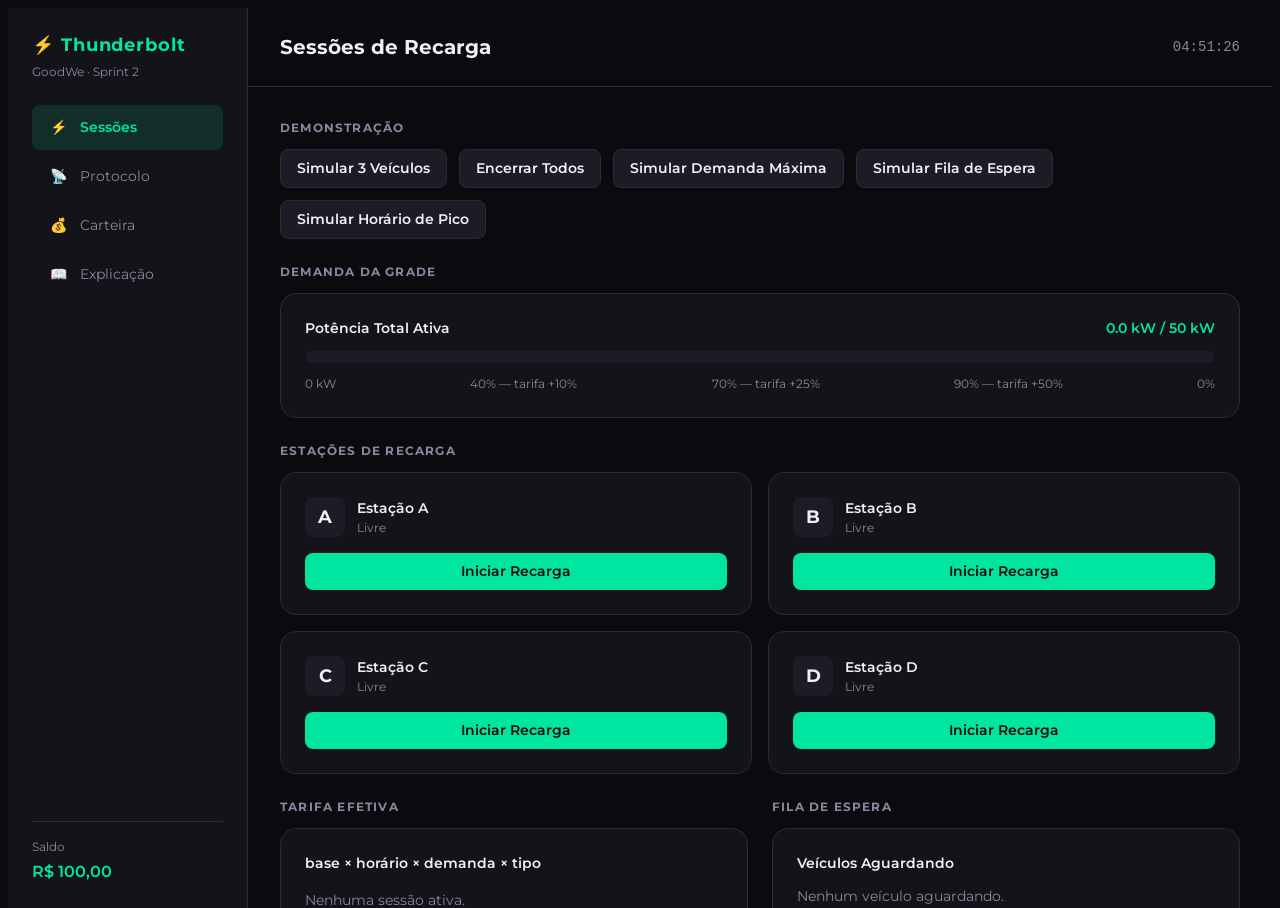
==== commit 7f35ee59: "UI adjustments" ====
--- a/data-structures-and-algorithms/second-sprint/index.html
+++ b/data-structures-and-algorithms/second-sprint/index.html
@@ -34,7 +34,7 @@
     .app-shell {
       display: flex;
       flex-direction: row;
-      min-height: 100vh;
+      height: 100%;
     }
 
     .main-content {
@@ -229,7 +229,9 @@
                   <span class="ocpp-log-title">Mensagens OCPP 1.6</span>
                   <span class="ocpp-log-count" id="ocpp-log-count">0 msgs</span>
                 </div>
-                <div class="ocpp-log-list" id="ocpp-log-list"></div>
+                <div class="ocpp-log-list" id="ocpp-log-list">
+                  <div class="ocpp-log-empty" id="ocpp-log-empty">Inicie um carregamento para gerar logs.</div>
+                </div>
               </div>
             </div>
             <div>
@@ -315,6 +317,8 @@
                 <div class="expl-fields" style="padding-top:var(--space-3)">
                   <div class="expl-field"><span class="expl-field-key">Estrutura DSA</span><span class="expl-field-val">Queue (FIFO) para fila de espera</span></div>
                   <div class="expl-field"><span class="expl-field-key">Algoritmo</span><span class="expl-field-val">Distribuição proporcional</span></div>
+                  <div class="expl-field"><span class="expl-field-key" style="color:var(--color-accent)">↑ Potência nominal</span><span class="expl-field-val">Sem redução — demanda dentro do limite</span></div>
+                  <div class="expl-field"><span class="expl-field-key" style="color:var(--color-warning)">↓ Potência reduzida</span><span class="expl-field-val">Throttling ativo — limite de 50 kW excedido</span></div>
                 </div>
               </div>
             </div>
--- a/data-structures-and-algorithms/second-sprint/components/sidebar/sidebar.css
+++ b/data-structures-and-algorithms/second-sprint/components/sidebar/sidebar.css
@@ -2,12 +2,13 @@
   display: flex;
   flex-direction: column;
   width: var(--sidebar-w);
-  min-height: 100vh;
+  height: 100%;
   background: var(--color-surface);
   border-right: 1px solid var(--color-border);
   padding: var(--space-6);
   gap: var(--space-6);
   flex-shrink: 0;
+  overflow-y: auto;
 }
 
 .sidebar-brand {
--- a/data-structures-and-algorithms/second-sprint/components/station-card/station-card.css
+++ b/data-structures-and-algorithms/second-sprint/components/station-card/station-card.css
@@ -90,3 +90,6 @@
   flex-direction: row;
   gap: var(--space-2);
 }
+
+.power-arrow.up   { font-weight: 700; color: var(--color-accent); }
+.power-arrow.down { font-weight: 700; color: var(--color-warning); }
--- a/data-structures-and-algorithms/second-sprint/components/ocpp-log/ocpp-log.css
+++ b/data-structures-and-algorithms/second-sprint/components/ocpp-log/ocpp-log.css
@@ -6,7 +6,6 @@
   background: var(--color-surface);
   border: 1px solid var(--color-border);
   border-radius: var(--radius-lg);
-  flex: 1;
 }
 
 .ocpp-log-header {
@@ -30,8 +29,7 @@
   display: flex;
   flex-direction: column;
   gap: var(--space-1);
-  flex: 1;
-  min-height: 0;
+  max-height: 14rem;
   overflow-y: auto;
 }
 
@@ -88,3 +86,8 @@
   overflow: hidden;
   text-overflow: ellipsis;
 }
+
+.ocpp-log-empty {
+  font-size: var(--text-sm);
+  color: var(--color-text-muted);
+}
